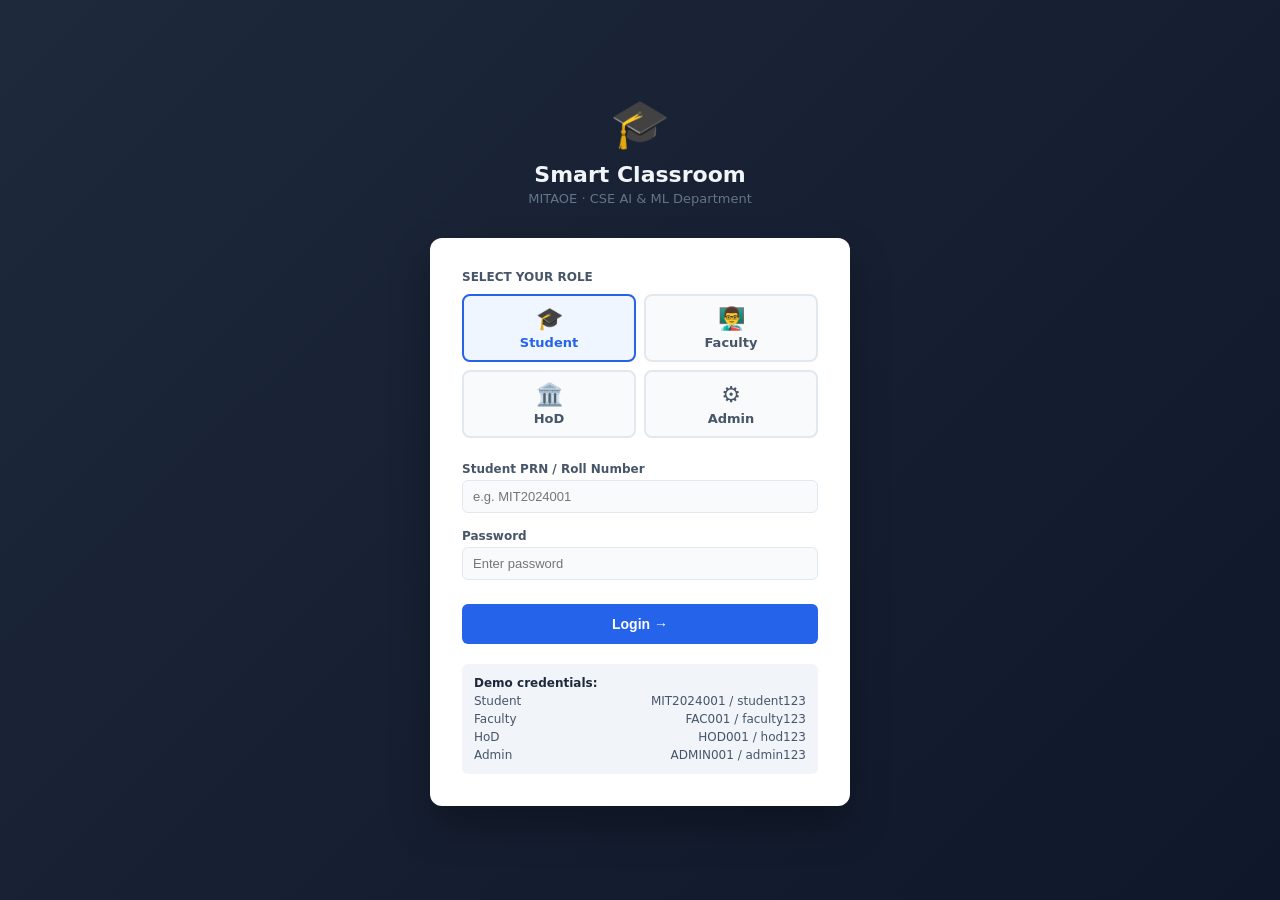
==== frontend/login.html @ 9912fa64 "Add auth system, role-based dashboard, file uploads, sample data - login.html: role-selector (Studen" ====
<!DOCTYPE html>
<html lang="en">
<head>
  <meta charset="UTF-8" />
  <meta name="viewport" content="width=device-width, initial-scale=1.0" />
  <title>Login — Smart Classroom MITAOE</title>
  <link rel="stylesheet" href="style.css" />
  <style>
    body {
      display: flex;
      align-items: center;
      justify-content: center;
      min-height: 100vh;
      background: linear-gradient(135deg, #1e293b 0%, #0f172a 100%);
      padding: 16px;
    }

    .login-wrap {
      width: 100%;
      max-width: 420px;
    }

    .login-header {
      text-align: center;
      margin-bottom: 32px;
    }
    .login-header .icon { font-size: 48px; }
    .login-header h1  { color: #f1f5f9; font-size: 22px; margin-top: 10px; }
    .login-header p   { color: #64748b; font-size: 13px; margin-top: 4px; }

    .login-card {
      background: #fff;
      border-radius: 12px;
      padding: 32px;
      box-shadow: 0 20px 40px rgba(0,0,0,0.3);
    }

    /* Role selector pills */
    .role-pills {
      display: grid;
      grid-template-columns: 1fr 1fr;
      gap: 8px;
      margin-bottom: 24px;
    }
    .role-pill {
      border: 2px solid var(--gray-200);
      border-radius: 8px;
      padding: 10px 8px;
      text-align: center;
      cursor: pointer;
      transition: border-color 0.15s, background 0.15s;
      font-size: 13px;
      font-weight: 600;
      color: var(--gray-600);
      background: var(--gray-50);
    }
    .role-pill .role-icon { display: block; font-size: 22px; margin-bottom: 4px; }
    .role-pill.active {
      border-color: var(--blue);
      background: var(--blue-lt);
      color: var(--blue);
    }

    .login-card label { margin-top: 16px; }

    .login-btn {
      width: 100%;
      margin-top: 24px;
      padding: 12px;
      font-size: 14px;
    }

    .error-msg {
      margin-top: 12px;
      padding: 10px 14px;
      background: #fef2f2;
      border: 1px solid #fecaca;
      border-radius: 6px;
      color: #dc2626;
      font-size: 13px;
      display: none;
    }

    .demo-hint {
      margin-top: 20px;
      padding: 12px;
      background: var(--gray-100);
      border-radius: 6px;
      font-size: 12px;
      color: var(--gray-600);
    }
    .demo-hint strong { color: var(--gray-800); }
    .demo-row { display: flex; justify-content: space-between; margin-top: 4px; }
  </style>
</head>
<body>

<div class="login-wrap">
  <div class="login-header">
    <div class="icon">🎓</div>
    <h1>Smart Classroom</h1>
    <p>MITAOE · CSE AI &amp; ML Department</p>
  </div>

  <div class="login-card">
    <p style="font-size:12px;font-weight:600;color:var(--gray-600);margin-bottom:10px;">SELECT YOUR ROLE</p>

    <div class="role-pills">
      <div class="role-pill active" data-role="student" onclick="selectRole(this)">
        <span class="role-icon">🎓</span>Student
      </div>
      <div class="role-pill" data-role="faculty" onclick="selectRole(this)">
        <span class="role-icon">👨‍🏫</span>Faculty
      </div>
      <div class="role-pill" data-role="hod" onclick="selectRole(this)">
        <span class="role-icon">🏛️</span>HoD
      </div>
      <div class="role-pill" data-role="admin" onclick="selectRole(this)">
        <span class="role-icon">⚙️</span>Admin
      </div>
    </div>

    <label id="id-label">Student PRN / Roll Number</label>
    <input id="user-id" type="text" placeholder="e.g. MIT2024001" autocomplete="username" />

    <label>Password</label>
    <input id="password" type="password" placeholder="Enter password"
           autocomplete="current-password"
           onkeydown="if(event.key==='Enter') doLogin()" />

    <div class="error-msg" id="error-msg"></div>

    <button class="btn primary login-btn" onclick="doLogin()">Login →</button>

    <!-- Demo credentials hint -->
    <div class="demo-hint">
      <strong>Demo credentials:</strong>
      <div class="demo-row"><span>Student</span><span>MIT2024001 / student123</span></div>
      <div class="demo-row"><span>Faculty</span><span>FAC001 / faculty123</span></div>
      <div class="demo-row"><span>HoD</span><span>HOD001 / hod123</span></div>
      <div class="demo-row"><span>Admin</span><span>ADMIN001 / admin123</span></div>
    </div>
  </div>
</div>

<script>
  const API = "http://localhost:8080";
  let selectedRole = "student";

  const ID_LABELS = {
    student: "Student PRN / Roll Number",
    faculty: "Faculty ID",
    hod:     "HoD ID",
    admin:   "Admin ID",
  };

  function selectRole(pill) {
    document.querySelectorAll(".role-pill").forEach(p => p.classList.remove("active"));
    pill.classList.add("active");
    selectedRole = pill.dataset.role;
    document.getElementById("id-label").textContent = ID_LABELS[selectedRole];
    document.getElementById("user-id").placeholder =
      selectedRole === "student" ? "e.g. MIT2024001"
      : selectedRole === "faculty" ? "e.g. FAC001"
      : selectedRole === "hod"     ? "e.g. HOD001"
      : "e.g. ADMIN001";
  }

  async function doLogin() {
    const btn   = document.querySelector(".login-btn");
    const errEl = document.getElementById("error-msg");
    const userId   = document.getElementById("user-id").value.trim();
    const password = document.getElementById("password").value;

    if (!userId || !password) {
      showError("Please enter your ID and password.");
      return;
    }

    btn.innerHTML = '<span class="spinner"></span>Signing in…';
    btn.disabled  = true;
    errEl.style.display = "none";

    try {
      const resp = await fetch(API + "/api/auth/login", {
        method: "POST",
        headers: { "Content-Type": "application/json" },
        body: JSON.stringify({ user_id: userId, password }),
      });

      if (!resp.ok) {
        const err = await resp.json();
        throw new Error(err.detail || "Login failed");
      }

      const data = await resp.json();

      // Verify role matches selected pill
      if (data.role !== selectedRole) {
        throw new Error(`This account is a '${data.role}', not a '${selectedRole}'.`);
      }

      // Store session
      localStorage.setItem("sc_token", data.token);
      localStorage.setItem("sc_user",  JSON.stringify(data));

      // Redirect to dashboard
      window.location.href = "/dashboard";

    } catch (e) {
      showError(e.message);
      btn.innerHTML = "Login →";
      btn.disabled  = false;
    }
  }

  function showError(msg) {
    const el = document.getElementById("error-msg");
    el.textContent    = msg;
    el.style.display  = "block";
  }

  // If already logged in, go straight to dashboard
  if (localStorage.getItem("sc_token")) {
    window.location.href = "/dashboard";
  }
</script>

</body>
</html>
---- frontend/style.css ----
/* ── Reset ────────────────────────────────────────────────────────────────── */
*, *::before, *::after { box-sizing: border-box; margin: 0; padding: 0; }

:root {
  --blue:     #2563eb;
  --blue-dk:  #1d4ed8;
  --blue-lt:  #eff6ff;
  --green:    #16a34a;
  --red:      #dc2626;
  --amber:    #d97706;
  --gray-50:  #f8fafc;
  --gray-100: #f1f5f9;
  --gray-200: #e2e8f0;
  --gray-400: #94a3b8;
  --gray-600: #475569;
  --gray-800: #1e293b;
  --sidebar-w: 230px;
  --radius:    8px;
}

body {
  font-family: system-ui, -apple-system, sans-serif;
  font-size: 14px;
  color: var(--gray-800);
  background: var(--gray-100);
  display: flex;
  min-height: 100vh;
}

/* ── Sidebar ──────────────────────────────────────────────────────────────── */
.sidebar {
  width: var(--sidebar-w);
  background: var(--gray-800);
  color: #cbd5e1;
  display: flex;
  flex-direction: column;
  position: fixed;
  top: 0; left: 0; bottom: 0;
  overflow-y: auto;
}

.logo {
  display: flex;
  align-items: center;
  gap: 10px;
  padding: 20px 16px 14px;
  border-bottom: 1px solid #334155;
}
.logo-icon  { font-size: 26px; }
.logo-title { font-weight: 700; font-size: 13px; color: #f1f5f9; }
.logo-sub   { font-size: 11px; color: #64748b; margin-top: 2px; }

/* User badge */
.user-badge {
  display: flex;
  align-items: center;
  gap: 10px;
  padding: 12px 16px;
  border-bottom: 1px solid #1e293b;
  background: #0f172a;
}
.user-avatar {
  width: 34px; height: 34px;
  border-radius: 50%;
  background: var(--blue);
  color: #fff;
  font-size: 14px;
  font-weight: 700;
  display: flex;
  align-items: center;
  justify-content: center;
  flex-shrink: 0;
}
.user-name { font-size: 12px; font-weight: 600; color: #f1f5f9; line-height: 1.3; }
.user-role {
  font-size: 10px;
  color: #64748b;
  text-transform: uppercase;
  letter-spacing: 0.5px;
  margin-top: 2px;
}

nav { padding: 10px 8px; display: flex; flex-direction: column; gap: 2px; flex: 1; }

.nav-btn {
  background: none;
  border: none;
  color: #94a3b8;
  text-align: left;
  padding: 9px 12px;
  border-radius: 6px;
  cursor: pointer;
  font-size: 13px;
  width: 100%;
  transition: background 0.15s, color 0.15s;
}
.nav-btn:hover  { background: #1e293b; color: #f1f5f9; }
.nav-btn.active { background: var(--blue); color: #fff; }

.logout-btn {
  margin: 8px;
  color: #f87171;
  font-size: 12px;
  padding: 8px 12px;
  border-top: 1px solid #334155;
}
.logout-btn:hover { background: #450a0a; color: #fca5a5; }

/* ── Content ──────────────────────────────────────────────────────────────── */
.content {
  margin-left: var(--sidebar-w);
  flex: 1;
  padding: 28px 32px;
  max-width: 1200px;
}

.tab { display: none; }
.tab.active { display: block; }

h1 { font-size: 20px; font-weight: 700; margin-bottom: 4px; }
.subtitle { color: var(--gray-400); font-size: 13px; margin-bottom: 24px; }

/* ── Cards ────────────────────────────────────────────────────────────────── */
.card {
  background: #fff;
  border: 1px solid var(--gray-200);
  border-radius: var(--radius);
  padding: 22px;
  margin-bottom: 20px;
}
.card h2 {
  font-size: 14px; font-weight: 600;
  margin-bottom: 14px;
  display: flex; align-items: center; gap: 8px;
}

.two-col { display: grid; grid-template-columns: 1fr 1fr; gap: 20px; }
@media (max-width: 860px) { .two-col { grid-template-columns: 1fr; } }

/* ── Stat cards ───────────────────────────────────────────────────────────── */
.card-grid {
  display: grid;
  grid-template-columns: repeat(auto-fit, minmax(150px, 1fr));
  gap: 14px;
  margin-bottom: 20px;
}
.stat-card {
  background: #fff;
  border: 1px solid var(--gray-200);
  border-radius: var(--radius);
  padding: 18px 14px;
  text-align: center;
}
.stat-label { font-size: 11px; color: var(--gray-400); margin-bottom: 6px; text-transform: uppercase; letter-spacing: 0.4px; }
.stat-value { font-size: 26px; font-weight: 700; color: var(--blue); }

/* ── Badges ───────────────────────────────────────────────────────────────── */
.badge {
  font-size: 10px; font-weight: 600;
  padding: 2px 7px; border-radius: 10px;
  background: #dbeafe; color: #1d4ed8;
}
.student-badge { background: #dcfce7; color: #15803d; }

/* ── Forms ────────────────────────────────────────────────────────────────── */
label {
  display: block; font-size: 12px; font-weight: 600;
  color: var(--gray-600); margin-top: 12px; margin-bottom: 4px;
}
input, select, textarea {
  width: 100%;
  border: 1px solid var(--gray-200);
  border-radius: 6px;
  padding: 8px 10px;
  font-size: 13px;
  color: var(--gray-800);
  background: var(--gray-50);
  outline: none;
  transition: border-color 0.15s;
}
input:focus, select:focus, textarea:focus {
  border-color: var(--blue); background: #fff;
}
textarea { resize: vertical; font-family: monospace; }

.form-row {
  display: grid;
  grid-template-columns: repeat(auto-fit, minmax(140px, 1fr));
  gap: 12px;
}
.checkbox-row {
  display: flex; gap: 16px; margin-top: 8px; flex-wrap: wrap;
}
.checkbox-row label {
  display: flex; align-items: center; gap: 6px;
  margin-top: 0; font-weight: 400; cursor: pointer;
}
.checkbox-row input { width: auto; }

/* ── Buttons ──────────────────────────────────────────────────────────────── */
.btn {
  display: inline-block; margin-top: 14px;
  padding: 8px 18px; border: none; border-radius: 6px;
  font-size: 13px; font-weight: 600; cursor: pointer;
  transition: background 0.15s, transform 0.1s;
}
.btn:active { transform: scale(0.98); }
.btn.primary { background: var(--blue); color: #fff; }
.btn.primary:hover { background: var(--blue-dk); }
.btn.secondary { background: var(--gray-200); color: var(--gray-800); }
.btn.secondary:hover { background: var(--gray-400); color: #fff; }
.btn.danger  { background: var(--red); color: #fff; }
.btn.danger:hover  { background: #b91c1c; }
.btn.small   { padding: 6px 12px; font-size: 12px; margin-top: 0; }

/* ── Result box ───────────────────────────────────────────────────────────── */
.result-box {
  margin-top: 14px;
  background: #0f172a;
  color: #86efac;
  font-family: monospace;
  font-size: 12px;
  padding: 14px;
  border-radius: 6px;
  white-space: pre-wrap;
  word-break: break-word;
  max-height: 300px;
  overflow-y: auto;
}
.result-box.error { color: #fca5a5; }
.hidden { display: none !important; }

/* ── QR ───────────────────────────────────────────────────────────────────── */
.qr-container { margin-top: 14px; text-align: center; }
.qr-container img {
  width: 170px; height: 170px;
  border: 2px solid var(--gray-200); border-radius: var(--radius);
}
.qr-container p  { font-size: 12px; color: var(--gray-600); margin-top: 6px; }
.qr-timer        { color: var(--amber); font-weight: 600; }

/* ── Tables ───────────────────────────────────────────────────────────────── */
.table-toolbar {
  display: flex; align-items: center; gap: 10px;
  margin-bottom: 12px; flex-wrap: wrap;
}
.table-toolbar input { flex: 1; max-width: 300px; margin: 0; }

.table-wrap { overflow-x: auto; border-radius: var(--radius); border: 1px solid var(--gray-200); }

.data-table {
  width: 100%; border-collapse: collapse;
  font-size: 13px; background: #fff;
}
.data-table th {
  background: var(--gray-800); color: #fff;
  padding: 10px 12px; text-align: left;
  font-size: 11px; text-transform: uppercase; letter-spacing: 0.4px;
  white-space: nowrap;
}
.data-table td {
  padding: 9px 12px; border-bottom: 1px solid var(--gray-100);
  color: var(--gray-800);
}
.data-table tr:last-child td { border-bottom: none; }
.data-table tr:hover td { background: var(--blue-lt); }

/* ── Upload cards ─────────────────────────────────────────────────────────── */
.upload-grid {
  display: grid;
  grid-template-columns: repeat(auto-fit, minmax(260px, 1fr));
  gap: 20px;
}
.upload-card { text-align: center; }
.upload-icon { font-size: 36px; margin-bottom: 8px; }
.upload-card h2 { justify-content: center; }
.upload-card p  { font-size: 12px; color: var(--gray-400); margin-bottom: 10px; }
.sample-link    { font-size: 12px; color: var(--blue); text-decoration: none; }
.sample-link:hover { text-decoration: underline; }

.file-drop {
  margin-top: 12px;
  border: 2px dashed var(--gray-200);
  border-radius: 8px;
  padding: 22px 12px;
  cursor: pointer;
  font-size: 12px; color: var(--gray-400);
  transition: border-color 0.15s, background 0.15s;
}
.file-drop:hover { border-color: var(--blue); background: var(--blue-lt); color: var(--blue); }
.file-drop.dragover { border-color: var(--blue); background: var(--blue-lt); }

/* ── Insight / weak topics ────────────────────────────────────────────────── */
.insight-box {
  margin-top: 12px; padding: 12px 14px;
  background: #fefce8; border: 1px solid #fef08a;
  border-radius: 6px; font-size: 13px; color: #713f12;
}
.weak-topics {
  margin-top: 10px; padding: 10px 14px;
  background: #fef2f2; border: 1px solid #fecaca;
  border-radius: 6px; font-size: 13px; color: #dc2626;
}

/* ── Loading ──────────────────────────────────────────────────────────────── */
.loading-text { color: var(--gray-400); font-size: 13px; padding: 8px 0; }
.spinner {
  display: inline-block; width: 13px; height: 13px;
  border: 2px solid #ffffff44; border-top-color: #fff;
  border-radius: 50%; animation: spin 0.6s linear infinite;
  margin-right: 6px; vertical-align: middle;
}
@keyframes spin { to { transform: rotate(360deg); } }
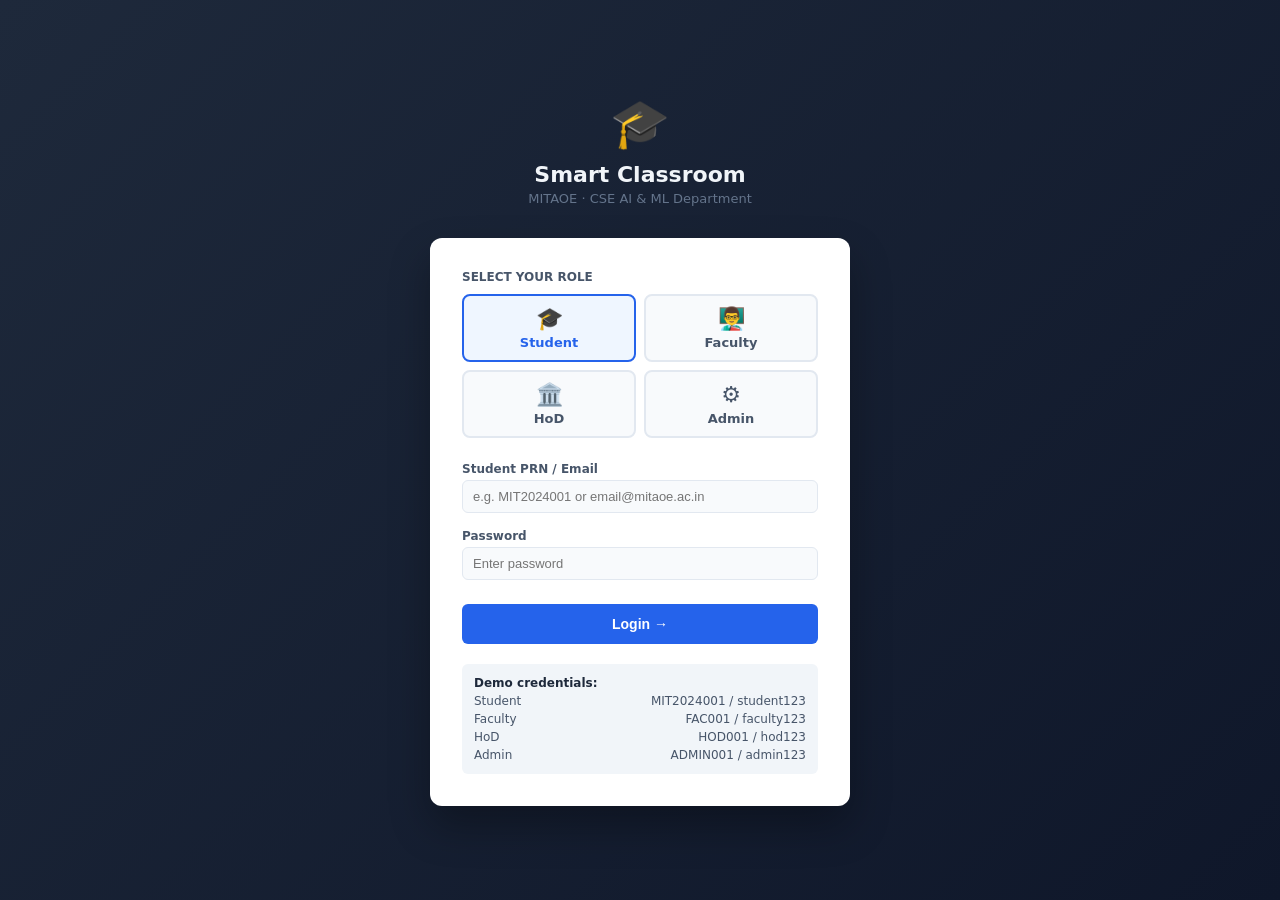
==== commit 8a5029ec: "Add email login, first-login password reset, and update Users schema - Login now accepts ID or email" ====
--- a/frontend/login.html
+++ b/frontend/login.html
@@ -91,10 +91,65 @@
     }
     .demo-hint strong { color: var(--gray-800); }
     .demo-row { display: flex; justify-content: space-between; margin-top: 4px; }
+
+    /* ── Reset password overlay ─────────────────────────── */
+    #reset-overlay {
+      display: none;
+      position: fixed; inset: 0;
+      background: rgba(0,0,0,0.6);
+      z-index: 100;
+      align-items: center;
+      justify-content: center;
+      padding: 16px;
+    }
+    #reset-overlay.show { display: flex; }
+
+    .reset-card {
+      background: #fff;
+      border-radius: 12px;
+      padding: 32px;
+      width: 100%;
+      max-width: 400px;
+      box-shadow: 0 20px 40px rgba(0,0,0,0.4);
+    }
+    .reset-card h2 {
+      font-size: 18px;
+      color: var(--gray-900);
+      margin-bottom: 6px;
+    }
+    .reset-card p.sub {
+      font-size: 13px;
+      color: var(--gray-500);
+      margin-bottom: 20px;
+    }
+    .pw-strength {
+      height: 4px;
+      border-radius: 2px;
+      background: var(--gray-200);
+      margin-top: 6px;
+      overflow: hidden;
+    }
+    .pw-strength-bar {
+      height: 100%;
+      width: 0%;
+      transition: width 0.2s, background 0.2s;
+      border-radius: 2px;
+    }
+    .reset-error {
+      margin-top: 10px;
+      padding: 8px 12px;
+      background: #fef2f2;
+      border: 1px solid #fecaca;
+      border-radius: 6px;
+      color: #dc2626;
+      font-size: 13px;
+      display: none;
+    }
   </style>
 </head>
 <body>
 
+<!-- ── Normal login card ──────────────────────────────────── -->
 <div class="login-wrap">
   <div class="login-header">
     <div class="icon">🎓</div>
@@ -120,8 +175,9 @@
       </div>
     </div>
 
-    <label id="id-label">Student PRN / Roll Number</label>
-    <input id="user-id" type="text" placeholder="e.g. MIT2024001" autocomplete="username" />
+    <label id="id-label">Student PRN / Email</label>
+    <input id="user-id" type="text" placeholder="e.g. MIT2024001 or email@mitaoe.ac.in"
+           autocomplete="username" />
 
     <label>Password</label>
     <input id="password" type="password" placeholder="Enter password"
@@ -143,27 +199,53 @@
   </div>
 </div>
 
+<!-- ── First-login password reset overlay ────────────────── -->
+<div id="reset-overlay">
+  <div class="reset-card">
+    <h2>🔐 Set Your Password</h2>
+    <p class="sub">This is your first login. Please choose a new password to continue.</p>
+
+    <label>New Password</label>
+    <input id="new-pw" type="password" placeholder="At least 8 characters"
+           oninput="checkStrength(this.value)" />
+    <div class="pw-strength"><div class="pw-strength-bar" id="pw-bar"></div></div>
+
+    <label style="margin-top:14px;">Confirm Password</label>
+    <input id="confirm-pw" type="password" placeholder="Re-enter new password"
+           onkeydown="if(event.key==='Enter') doReset()" />
+
+    <div class="reset-error" id="reset-error"></div>
+
+    <button class="btn primary login-btn" onclick="doReset()">Set Password &amp; Login →</button>
+  </div>
+</div>
+
 <script>
-  const API = "http://localhost:8080";
+  const API = window.location.origin;
   let selectedRole = "student";
+  let _resetUserId   = "";
+  let _resetTmpToken = "";
 
   const ID_LABELS = {
-    student: "Student PRN / Roll Number",
-    faculty: "Faculty ID",
-    hod:     "HoD ID",
-    admin:   "Admin ID",
+    student: "Student PRN / Email",
+    faculty: "Faculty ID / Email",
+    hod:     "HoD ID / Email",
+    admin:   "Admin ID / Email",
+  };
+
+  const ID_PLACEHOLDERS = {
+    student: "e.g. MIT2024001 or email@mitaoe.ac.in",
+    faculty: "e.g. FAC001 or priya.sharma@mitaoe.ac.in",
+    hod:     "e.g. HOD001 or anita.verma@mitaoe.ac.in",
+    admin:   "e.g. ADMIN001 or admin@mitaoe.ac.in",
   };
 
   function selectRole(pill) {
     document.querySelectorAll(".role-pill").forEach(p => p.classList.remove("active"));
     pill.classList.add("active");
     selectedRole = pill.dataset.role;
-    document.getElementById("id-label").textContent = ID_LABELS[selectedRole];
-    document.getElementById("user-id").placeholder =
-      selectedRole === "student" ? "e.g. MIT2024001"
-      : selectedRole === "faculty" ? "e.g. FAC001"
-      : selectedRole === "hod"     ? "e.g. HOD001"
-      : "e.g. ADMIN001";
+    document.getElementById("id-label").textContent        = ID_LABELS[selectedRole];
+    document.getElementById("user-id").placeholder         = ID_PLACEHOLDERS[selectedRole];
   }
 
   async function doLogin() {
@@ -173,7 +255,7 @@
     const password = document.getElementById("password").value;
 
     if (!userId || !password) {
-      showError("Please enter your ID and password.");
+      showError("Please enter your ID (or email) and password.");
       return;
     }
 
@@ -195,17 +277,22 @@
 
       const data = await resp.json();
 
+      // First-login reset gate
+      if (data.must_reset) {
+        _resetUserId   = data.user_id;
+        _resetTmpToken = data.temp_token;
+        document.getElementById("reset-overlay").classList.add("show");
+        btn.innerHTML = "Login →";
+        btn.disabled  = false;
+        return;
+      }
+
       // Verify role matches selected pill
       if (data.role !== selectedRole) {
         throw new Error(`This account is a '${data.role}', not a '${selectedRole}'.`);
       }
 
-      // Store session
-      localStorage.setItem("sc_token", data.token);
-      localStorage.setItem("sc_user",  JSON.stringify(data));
-
-      // Redirect to dashboard
-      window.location.href = "/dashboard";
+      _storeAndRedirect(data);
 
     } catch (e) {
       showError(e.message);
@@ -214,10 +301,86 @@
     }
   }
 
+  async function doReset() {
+    const newPw     = document.getElementById("new-pw").value;
+    const confirmPw = document.getElementById("confirm-pw").value;
+    const errEl     = document.getElementById("reset-error");
+    const btn       = document.getElementById("reset-overlay").querySelector(".btn");
+
+    errEl.style.display = "none";
+
+    if (newPw.length < 8) {
+      showResetError("Password must be at least 8 characters."); return;
+    }
+    if (newPw !== confirmPw) {
+      showResetError("Passwords do not match."); return;
+    }
+
+    btn.innerHTML = '<span class="spinner"></span>Saving…';
+    btn.disabled  = true;
+
+    try {
+      const resp = await fetch(API + "/api/auth/change-password", {
+        method: "POST",
+        headers: { "Content-Type": "application/json" },
+        body: JSON.stringify({
+          user_id:      _resetUserId,
+          temp_token:   _resetTmpToken,
+          new_password: newPw,
+        }),
+      });
+
+      if (!resp.ok) {
+        const err = await resp.json();
+        throw new Error(err.detail || "Password change failed");
+      }
+
+      const data = await resp.json();
+
+      // Verify role
+      if (data.role !== selectedRole) {
+        throw new Error(`This account is a '${data.role}', not a '${selectedRole}'.`);
+      }
+
+      _storeAndRedirect(data);
+
+    } catch (e) {
+      showResetError(e.message);
+      btn.innerHTML = "Set Password & Login →";
+      btn.disabled  = false;
+    }
+  }
+
+  function _storeAndRedirect(data) {
+    localStorage.setItem("sc_token", data.token);
+    localStorage.setItem("sc_user",  JSON.stringify(data));
+    window.location.href = "/dashboard";
+  }
+
+  function checkStrength(pw) {
+    const bar = document.getElementById("pw-bar");
+    let score = 0;
+    if (pw.length >= 8)  score++;
+    if (pw.length >= 12) score++;
+    if (/[A-Z]/.test(pw)) score++;
+    if (/[0-9]/.test(pw)) score++;
+    if (/[^A-Za-z0-9]/.test(pw)) score++;
+    const pct   = (score / 5) * 100;
+    const color = score <= 1 ? "#ef4444" : score <= 3 ? "#f59e0b" : "#22c55e";
+    bar.style.width      = pct + "%";
+    bar.style.background = color;
+  }
+
   function showError(msg) {
     const el = document.getElementById("error-msg");
-    el.textContent    = msg;
-    el.style.display  = "block";
+    el.textContent   = msg;
+    el.style.display = "block";
+  }
+
+  function showResetError(msg) {
+    const el = document.getElementById("reset-error");
+    el.textContent   = msg;
+    el.style.display = "block";
   }
 
   // If already logged in, go straight to dashboard
